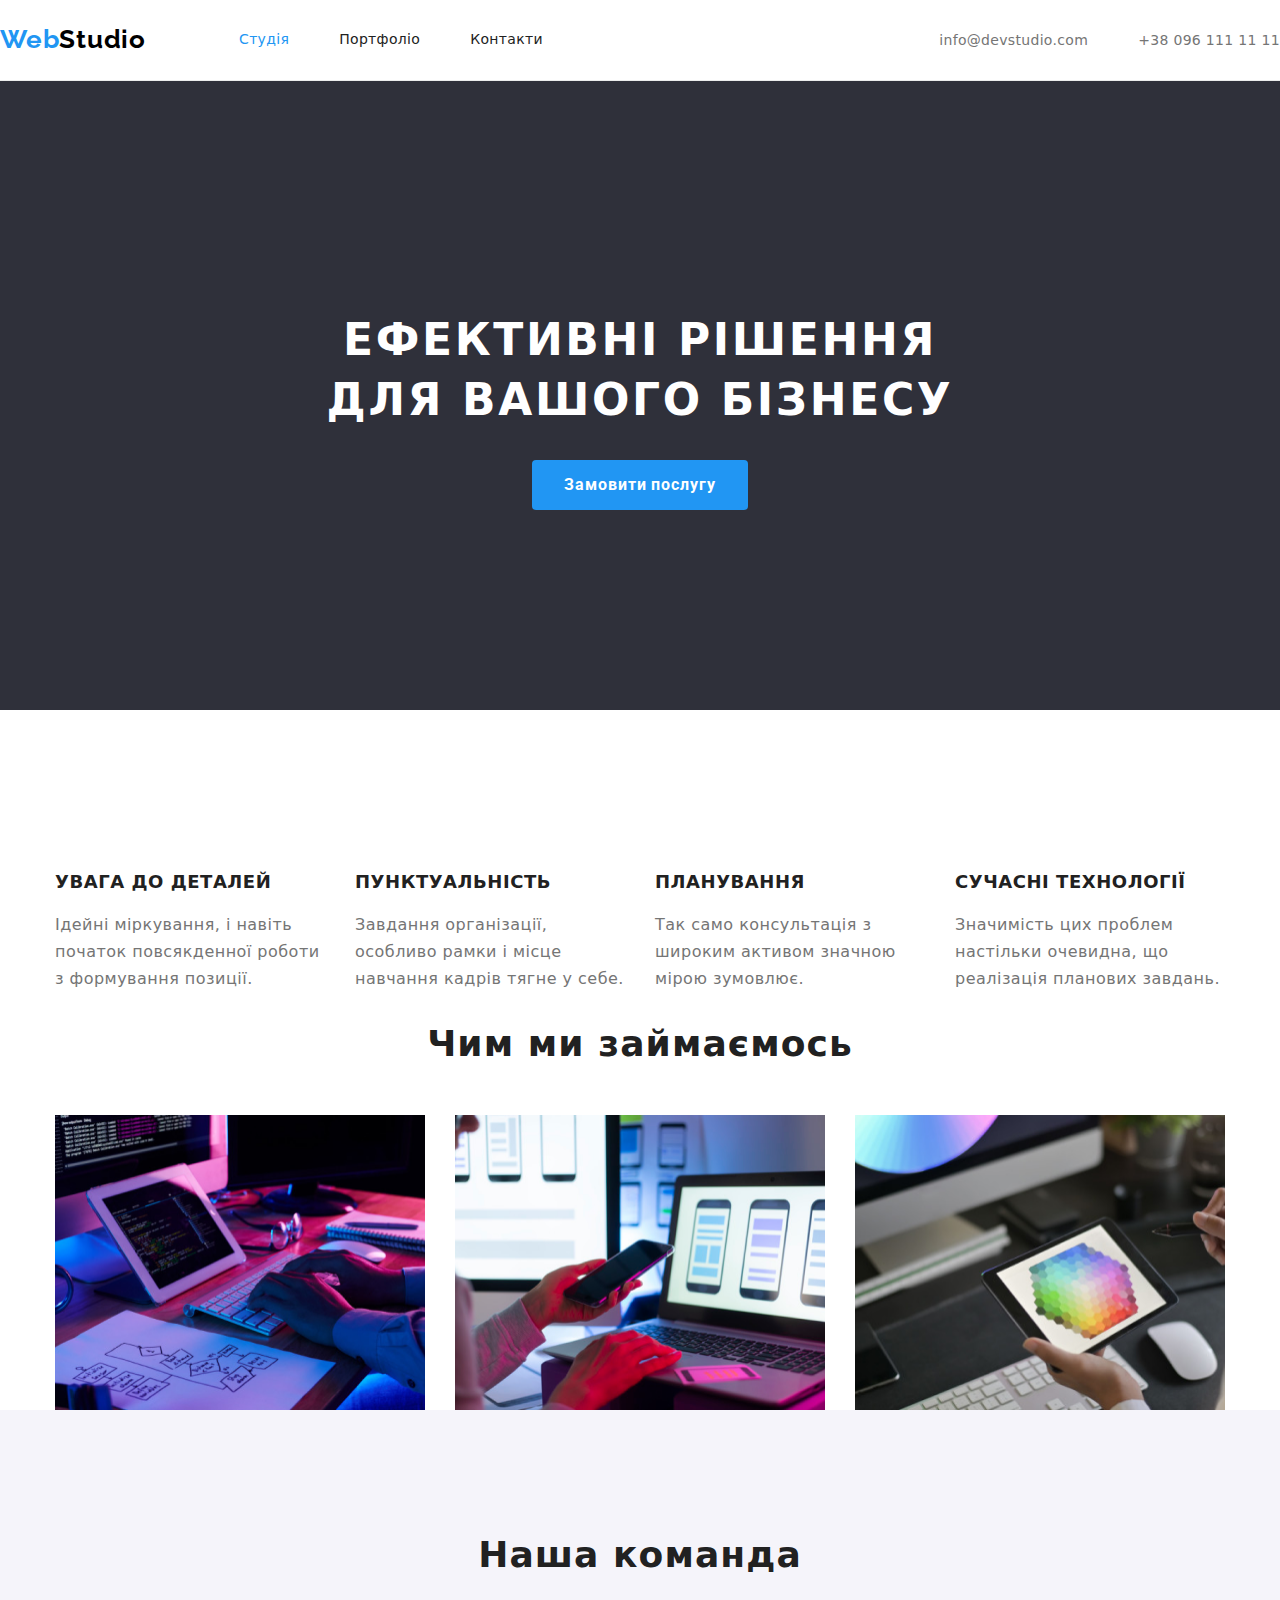
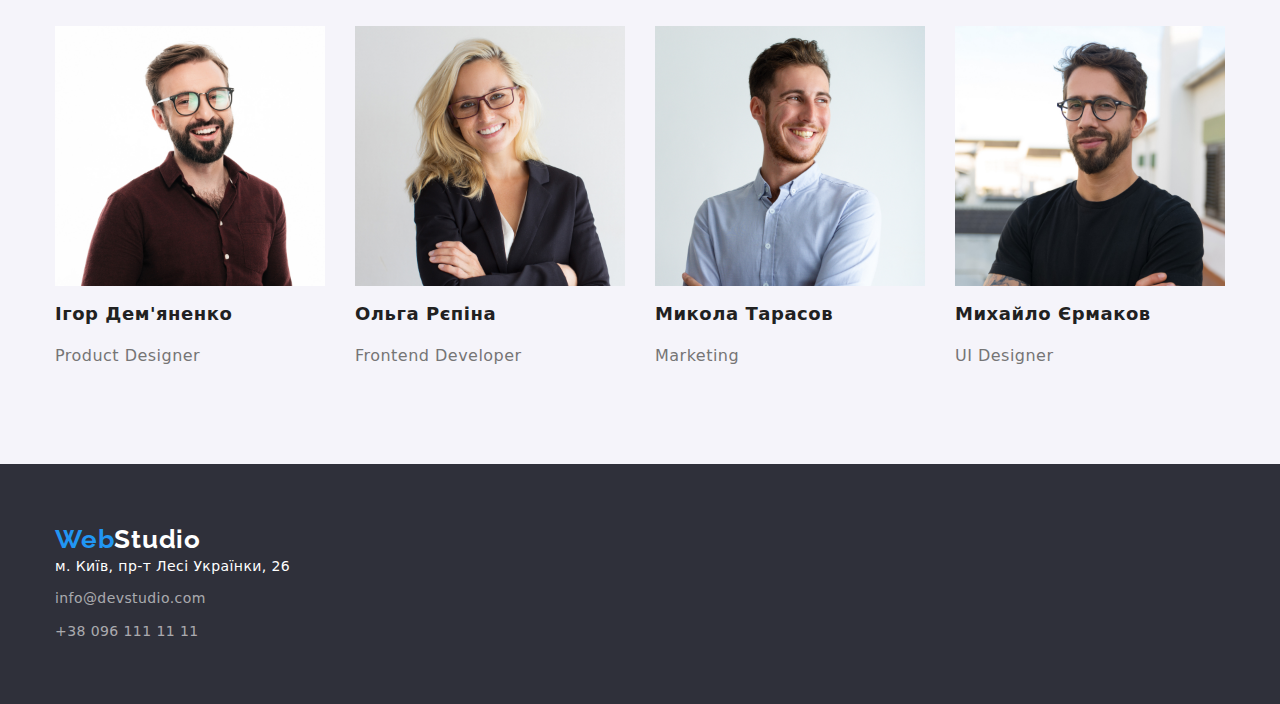
==== index.html @ 9a0473a6 "Initial commit" ====
<!DOCTYPE html>
<html lang="uk">
  <head>
    <meta charset="UTF-8" />
    <meta http-equiv="X-UA-Compatible" content="IE=edge" />
    <meta name="viewport" content="width=device-width, initial-scale=1.0" />
    <title>Web Studio</title>
    <link rel="stylesheet" href="./css/styles.css" />
    <link rel="preconnect" href="https://fonts.googleapis.com" />
    <link rel="preconnect" href="https://fonts.gstatic.com" crossorigin />
    <link
      href="https://fonts.googleapis.com/css2?family=Raleway:wght@700&family=Roboto:wght@400;500;700;900&display=swap"
      rel="stylesheet"
    />
    <link
      rel="stylesheet"
      href="https://cdnjs.cloudflare.com/ajax/libs/modern-normalize/1.1.0/modern-normalize.css"
      integrity="sha512-Y0MM+V6ymRKN2zStTqzQ227DWhhp4Mzdo6gnlRnuaNCbc+YN/ZH0sBCLTM4M0oSy9c9VKiCvd4Jk44aCLrNS5Q=="
      crossorigin="anonymous"
      referrerpolicy="no-referrer"
    />
  </head>

  <body>
    <header class="header">
      <div class="header-content conteiner">
        <nav class="navigation">
          <a lang="en" class="header-logo" href="./index.html">
            <span class="accent">Web</span>Studio</a
          >
          <ul class="navigation-list">
            <li class="navigation-list-item">
              <a class="accent-navigation navigation-link" href="./index.html">Студія</a>
            </li>
            <li class="navigation-list-item">
              <a class="navigation-link" href="portfolio.html">Портфоліо</a>
            </li>
            <li class="navigation-list-item"><a class="navigation-link" href="/">Контакти</a></li>
          </ul>
        </nav>
        <ul class="contact-list">
          <li class="contact-list-item">
            <a class="contact-link" href="mailto:info@devstudio.com">info@devstudio.com</a>
          </li>
          <li class="contact-list-item">
            <a class="contact-link" href="tel:+380961111111">+38 096 111 11 11</a>
          </li>
        </ul>
      </div>
    </header>

    <main class="main">
      <section class="hiro-section">
        <div class="container">
          <h1 class="hiro-title">Ефективні рішення для вашого бізнесу</h1>
          <button type="button" class="hiro-button">Замовити послугу</button>
        </div>
      </section>

      <section class="advantage section">
        <div class="container">
          <h2 class="caption visually-hidden" hidden>Інструменти рішення</h2>
          <ul class="advantage-list list">
            <li class="list-item">
              <h3 class="title">УВАГА ДО ДЕТАЛЕЙ</h3>
              <p class="text">
                Ідейні міркування, і навіть початок повсякденної роботи з формування позиції.
              </p>
            </li>
            <li class="list-item">
              <h3 class="title">ПУНКТУАЛЬНІСТЬ</h3>
              <p class="text">
                Завдання організації, особливо рамки і місце навчання кадрів тягне у себе.
              </p>
            </li>
            <li class="list-item">
              <h3 class="title">ПЛАНУВАННЯ</h3>
              <p class="text">Так само консультація з широким активом значною мірою зумовлює.</p>
            </li>
            <li class="list-item">
              <h3 class="title">СУЧАСНІ ТЕХНОЛОГІЇ</h3>
              <p class="text">
                Значимість цих проблем настільки очевидна, що реалізація планових завдань.
              </p>
            </li>
          </ul>
        </div>
      </section>

      <section class="working">
        <div class="container">
        <h2 class="caption">Чим ми займаємось</h2>
        <ul class="list">
          <li class="list-item">
            <img
              class="img"
              src="./images/box1.png"
              alt="keyboard-and-tablet"
              width="370"
              height="295"
            />
          </li>
          <li class="list-item">
            <img
              class="img"
              src="./images/box2.png"
              alt="phone-and-laptop"
              width="370"
              height="295"
            />
          </li>
          <li class="list-item">
            <img
              class="img"
              src="./images/box3.png"
              alt="a-pen-and-a-tablet-with-a-picture"
              width="370"
              height="295"
            />
          </li>
        </ul>
      </section>

      <section class="team section">
        <div class="container">
        <h2 class="caption">Наша команда</h2>
        <ul class="list">
          <li class="list-item">
            <img class="img" src="./images/1.jpg" alt="Ігор Дем'яненко" width="270" height="260" />
            <h3 class="title">Ігор Дем'яненко</h3>
            <p class="text" lang="en">Product Designer</p>
          </li>
          <li class="list-item">
            <img class="img" src="./images/2.jpg" alt="Ольга Рєпіна" width="270" height="260" />
            <h3 class="title">Ольга Рєпіна</h3>
            <p class="text" lang="en">Frontend Developer</p>
          </li>
          <li class="list-item">
            <img class="img" src="./images/3.jpg" alt="Микола Тарасов" width="270" height="260" />
            <h3 class="title">Микола Тарасов</h3>
            <p class="text" lang="en">Marketing</p>
          </li>
          <li class="list-item">
            <img class="img" src="./images/4.jpg" alt="Михайло Єрмаков" width="270" height="260" />
            <h3 class="title">Михайло Єрмаков</h3>
            <p class="text" lang="en">UI Designer</p>
          </li>
        </ul>
        </div>
        </div>
      </section>
    </main>

    <footer class="footer">
      <div class="container">
      <a lang="en" class="footer-logo" href="./index.html"><span class="accent">Web</span>Studio</a>
      <address class="footer-adress">
        <ul class="footer-list">
          <li class="list-item">
            <a class="footer-link" href="/"
              ><span class="footer-span">м. Київ, пр-т Лесі Українки, 26</span></a
            >
          </li>
          <li class="list-item">
            <a class="footer-link" href="mailto:info@devstudio.com">info@devstudio.com</a>
          </li>
          <li class="list-item">
            <a class="footer-link" href="tel:+380961111111">+38 096 111 11 11</a>
          </li>
        </ul>
      </address>
      </div>
    </footer>
  </body>
</html>
---- css/styles.css ----
:root {
    --text-color: #757575;
    --white-color: #fff;
    --title-color: #212121;
    --accent-color: #2196f3;
    --footer-bgc-color: #2f303a;
    --footer-link-color: #ffffff99;
    --hiro-button-hover: #188CE8;
    --light-grey-color: #f5f4fa;
    --header-logo-color: #000;
    --portfolio-border-color: #eeeeee;
    --header-border-color: #ececec;
}

body {
            font-family: Roboto, Raleway, sans-serif;
            color: var(--text-color);
            background-color: var(--white-color);
            margin-left: auto;
            margin-right: auto;}

h1
h2
h3,
h4,
h5,
h6,
p,
ul {
    margin: 0;
    margin: 0;
    padding: 0;
    padding: 0;
}

.container {
    width: 1200px;
    padding-left: 15px;
    padding-right: 15px;
    margin-left: auto;
    margin-right: auto;
}

.header {
    border-bottom: 1px solid var(--header-border-color);
}

.header-logo {
    color: var(--header-logo-color);
    text-decoration: none;
    font-family: Raleway, sans-serif;
    font-size: 26px;
    font-weight: 700;
    line-height: 1.19;
    letter-spacing: 0.03em;
    margin-right: 93px;
    padding-top: 24px;
    padding-bottom: 25px;
}

.accent {
    color: var(--accent-color);
}

.header-content {
    display: flex;
    align-items: center;
}

.navigation {
    display: flex;
    align-items: center;
}
        .navigation-list,
        .contact-list {
            display: flex;
            list-style: none;
            letter-spacing: 0.02em;}
    
        .contact-link {
            color: var(--text-color);
            text-decoration: none;
            font-size: 14px;
            font-weight: 500;
            line-height: 1.14;
            padding-top: 32px;
            padding-bottom: 32px;}
    
        .navigation-list .navigation-link {
            color: var(--title-color);
            text-decoration: none;
            font-size: 14px;
            font-weight: 500;
            line-height: 1.14;
            display: inline-block;
            padding-top: 32px;
            padding-bottom: 32px;}
    
        .navigation-list .navigation-link:hover,
        .navigation-list .navigation-link:focus,
        .contact-link:hover,
        .contact-link:focus {
            color: var(--accent-color);}
    
        .navigation-list .accent-navigation {
            color: var(--accent-color);}

        .navigation-list-item {
            margin-right: 50px;}

        .navigation-list-item:last-child {
            margin-right: 0px;
                        }

        .list {
            display: flex;
            margin-top: 50px;
                }
    
        .list-item {
            list-style: none;}

        .list-button {
            display: flex;
            justify-content: center;
                }

        .list-button .list-item {
            margin-right: 8px;}

        .list-portfolio {
            margin-top: 56px;
            display: flex;
            flex-wrap: wrap;
        }
                                    
        .list-item {
            margin-right: 30px;
        }
                                    
        .contact-list-item:last-child,
        .list-item:last-child {
            margin-right: 0px;
        }
                                    
        .contact-list {
            margin-left: auto;
        }
                                    
        .contact-list-item {
            margin-right: 50px;
        }
                                    
        .item-portfolio .title {
            font-weight: 600;
            font-size: 18px;
            line-height: 2;
            letter-spacing: 0.06em;
        }
                                    
        .item-portfolio:nth-child(-n + 6) {
            margin-bottom: 30px;
        }
                                    
        .item-portfolio:nth-child(3n + 3) {
            margin-right: 0px;
        }

        .item-portfolio .text {
            margin-top: 4px;}

        .border-portfolio {
            border-left: 1px solid var(--portfolio-border-color);
            border-right: 1px solid var(--portfolio-border-color);
            border-bottom: 1px solid var(--portfolio-border-color);
            padding-top: 20px;
            padding-bottom: 20px;
            padding-left: 24px;
            padding-right: 24px;
        }
                                    
        .img {
            display: block;
        }
    
        .button {
            cursor: pointer;
            color: var(--title-color);
            background-color: var(--light-grey-color);
            border: 0px;
            font-family: Roboto, sens-serif;
            font-size: 16px;
            font-weight: 500;
            line-height: 1.63;
            letter-spacing: 0.03em;
            padding-left: 22px;
            padding-top: 6px;
            padding-right: 22px;
            padding-bottom: 6px;
            border-radius: 4px;}

        .button:hover,
        .button:focus {
            color: var(--white-color);
            background-color: var(--accent-color);}

        .accent-button {
            color: var(--white-color);
            background-color: var(--accent-color);}

        .header-logo {
            color: var(--header-logo-color);
            text-decoration: none;
            font-family: Raleway, sans-serif;
            font-size: 26px;
            font-weight: 700;
            line-height: 1.19;
            letter-spacing: 0.03em;}
        
        .accent {
            color: var(--accent-color);}

        .hiro-section {
            background-color: var(--footer-bgc-color);
            text-align: center;
            padding-top: 200px;
            padding-bottom: 200px;}

        .hiro-section .container {
            width: 696px;}
        
        .hiro {
            background-color: var(--footer-bgc-color);}

        .hiro-title {
            color: var(--white-color);
            font-size: 44px;
            font-weight: 900;
            line-height: 1.36;
            text-align: center;
            letter-spacing: 0.06em;
            text-transform: uppercase;
            margin-bottom: 30px;}
        
        .hiro-button {
            cursor: pointer;
            font-family: Roboto, sens-serif;
            font-size: 16px;
            font-weight: 700;
            line-height: 1.88;
            color: var(--white-color);
            background-color: var(--accent-color);
            border: 0px;
            letter-spacing: 0.06em;
            display: inline-block;
            padding-left: 32px;
            padding-top: 10px;
            padding-right: 32px;
            padding-bottom: 10px;
            border-radius: 4px;}
        
        .hiro-button:hover,
        .hiro-button:focus {
            background-color: var(--hiro-button-hover);}

        .advantage .list-item {
            width: 25%;}
        
        .working .list {
            display: flex;
            align-items: flex-end;}
        
        .team {
            background-color: var(--light-grey-color);}

        .team-content {
            background-color: var(--white-color);
            text-align: center;
            border-radius: 0 0 2px 2px;
            box-shadow: 0px 1px 3px #00000029, 0px 1px 1px #00000024,
                         0px 2px 1px #00000033;
            padding-top: 30px;
            padding-bottom: 30px;}
        
        .caption {
            color: var(--title-color);
            font-size: 36px;
            font-weight: 700;
            line-height: 1.17;
            text-align: center;
            letter-spacing: 0.03em;}
        
        .title {
            color: var(--title-color);
            font-size: 18px;
            font-weight: 700;
            line-height: 1.14;
            letter-spacing: 0.03em;}
        
        .advantage .title {
            text-transform: uppercase;}
        
        .text {
            font-size: 16px;
            line-height: 1.71;
            letter-spacing: 0.03em;
            margin-top: 10px;}

        .section:nth-child(even) {
            padding-top: 94px;}

        .section:nth-child(odd),
        .section:last-child {
            padding-top: 94px;
            padding-bottom: 94px;
        }
        
        .footer {
            background-color: var(--footer-bgc-color);
            padding-top: 60px;
            padding-bottom: 60px;
        }

        .footer-adress {
            font-style: normal;
            margin-top: 20 px;}

        .footer-link {
            display: inline-block;
            text-decoration: none;
            color: var(--footer-link-color);
            font-size: 14px;
            line-height: 1.71;
            letter-spacing: 0.03em;}

        .footer-list .list-item {
            margin-right: 0;
            margin-top: 9px;}
            
        .footer-list .list-item:first-child {
            margin: 0;}

        .footer-link .footer-span {
            color: var(--white-color);}

        .footer-link:hover,
        .footer-link:focus,
        .footer-link .footer-span:focus,
        .footer-link .footer-span:hover {
            color: var(--accent-color);}

            
        .footer-logo {
            text-decoration: none;
            font-family: Raleway, sens-serif;
            font-size: 26px;
            font-weight: 700;
            line-height: 1.19;
            color: var(--white-color);
            letter-spacing: 0.03em;
            display: inline-block;}

        .visually-hidden {
            position: absolute;
            width: 1px;
            height: 1px;
            margin: -1px;
            border: 0;
            padding: 0;
            white-space: nowrap;
            clip-path: inset(100%);
            clip: rect(0 0 0 0);
            overflow: hidden;}
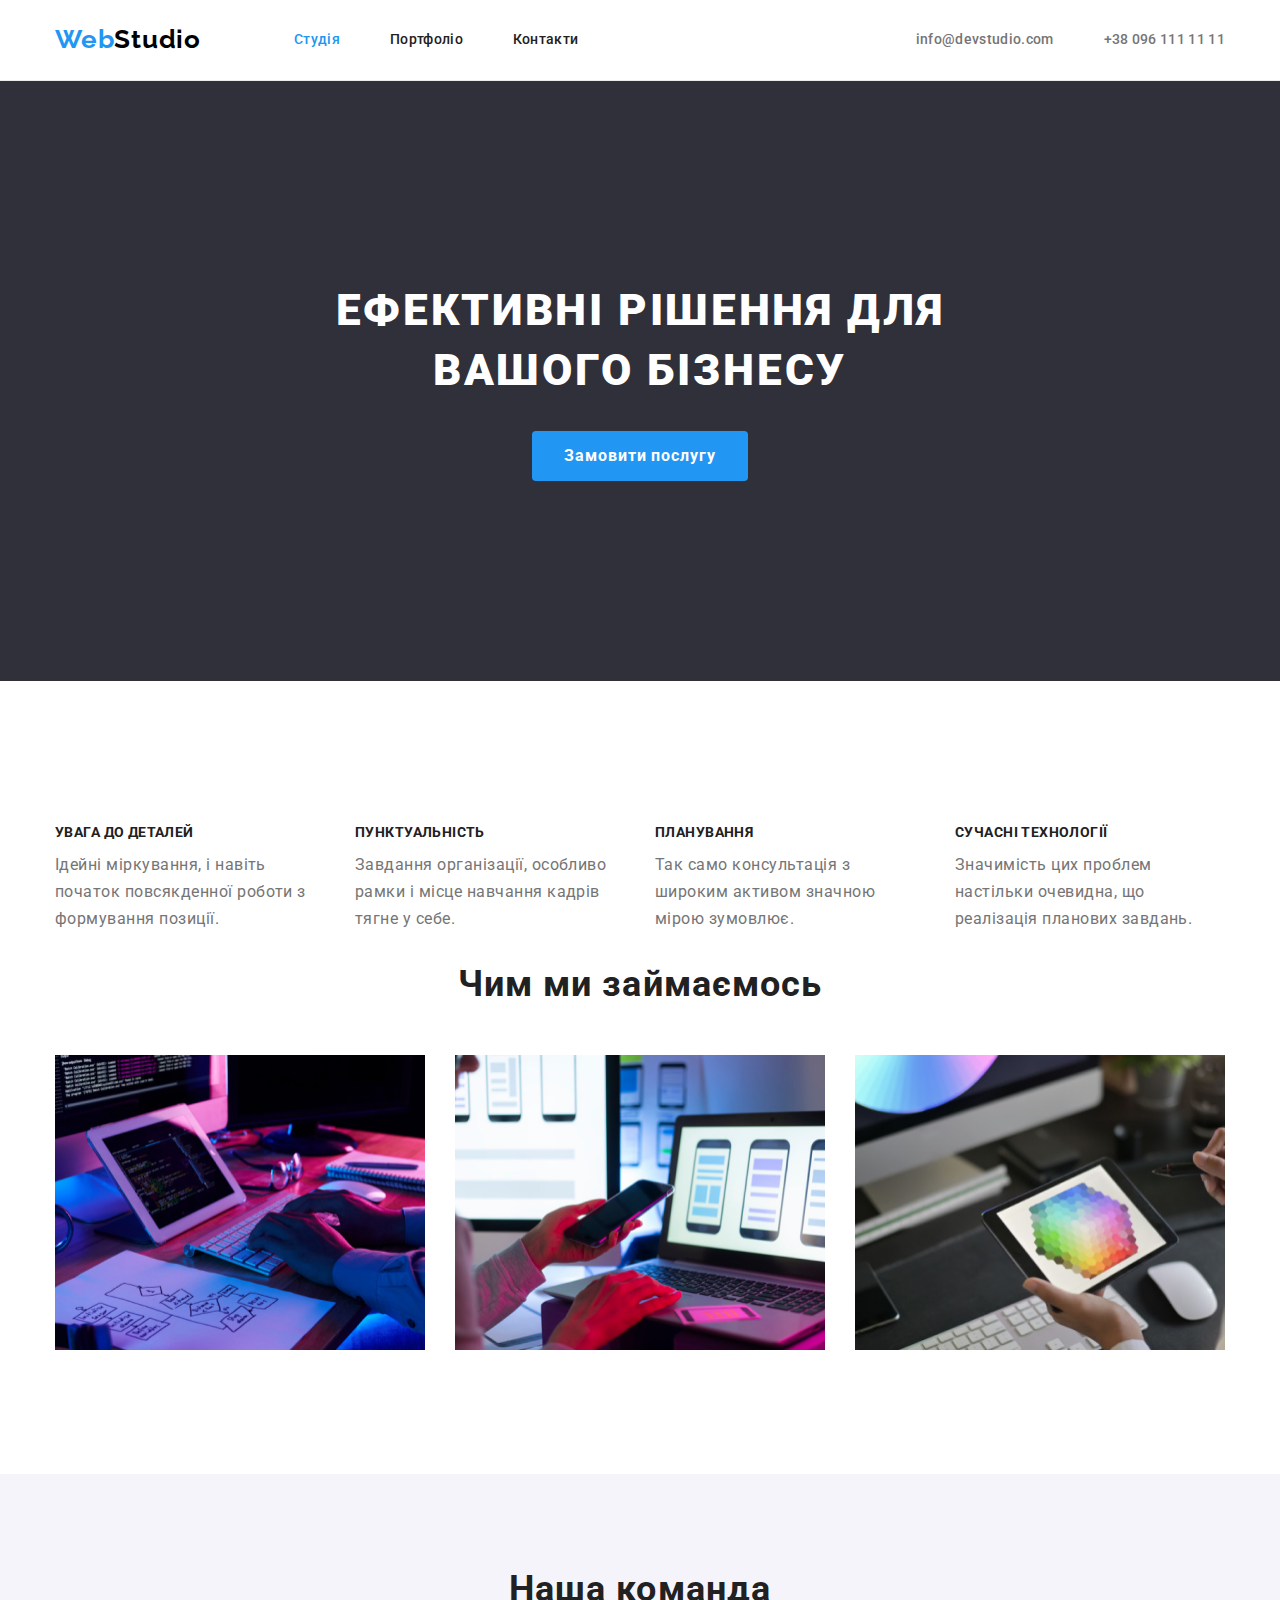
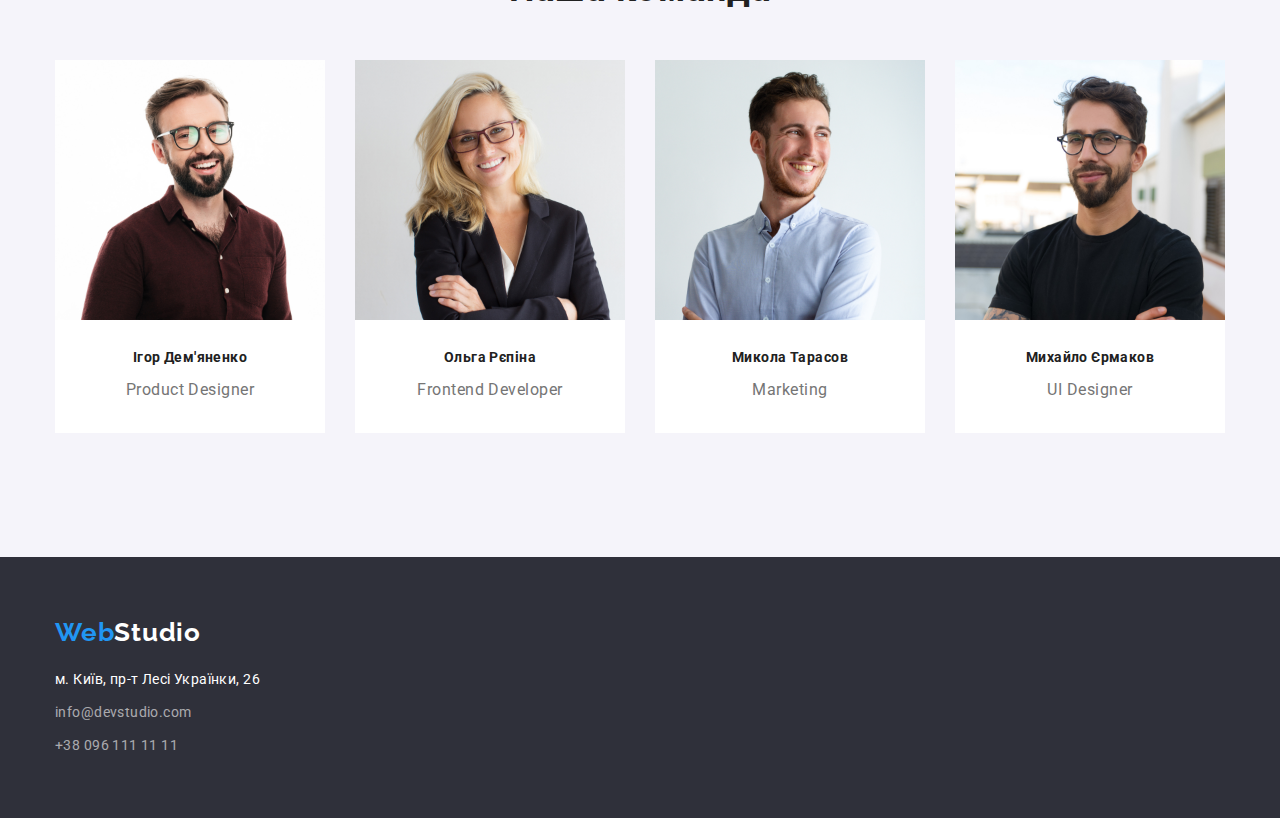
==== commit 08b79b8a: "Виправлення помилок і зауважень" ====
--- a/index.html
+++ b/index.html
@@ -5,7 +5,6 @@
     <meta http-equiv="X-UA-Compatible" content="IE=edge" />
     <meta name="viewport" content="width=device-width, initial-scale=1.0" />
     <title>Web Studio</title>
-    <link rel="stylesheet" href="./css/styles.css" />
     <link rel="preconnect" href="https://fonts.googleapis.com" />
     <link rel="preconnect" href="https://fonts.gstatic.com" crossorigin />
     <link
@@ -19,11 +18,12 @@
       crossorigin="anonymous"
       referrerpolicy="no-referrer"
     />
+    <link rel="stylesheet" href="./css/styles.css" />
   </head>
 
   <body>
     <header class="header">
-      <div class="header-content conteiner">
+      <div class="header-content container">
         <nav class="navigation">
           <a lang="en" class="header-logo" href="./index.html">
             <span class="accent">Web</span>Studio</a
@@ -127,23 +127,31 @@
         <ul class="list">
           <li class="list-item">
             <img class="img" src="./images/1.jpg" alt="Ігор Дем'яненко" width="270" height="260" />
+            <div class="person">
             <h3 class="title">Ігор Дем'яненко</h3>
             <p class="text" lang="en">Product Designer</p>
+            </div>
           </li>
           <li class="list-item">
             <img class="img" src="./images/2.jpg" alt="Ольга Рєпіна" width="270" height="260" />
+            <div class="person">
             <h3 class="title">Ольга Рєпіна</h3>
             <p class="text" lang="en">Frontend Developer</p>
+            </div>
           </li>
           <li class="list-item">
             <img class="img" src="./images/3.jpg" alt="Микола Тарасов" width="270" height="260" />
+            <div class="person">
             <h3 class="title">Микола Тарасов</h3>
             <p class="text" lang="en">Marketing</p>
+            </div>
           </li>
           <li class="list-item">
             <img class="img" src="./images/4.jpg" alt="Михайло Єрмаков" width="270" height="260" />
+            <div class="person">
             <h3 class="title">Михайло Єрмаков</h3>
             <p class="text" lang="en">UI Designer</p>
+            </div>
           </li>
         </ul>
         </div>
@@ -156,15 +164,15 @@
       <a lang="en" class="footer-logo" href="./index.html"><span class="accent">Web</span>Studio</a>
       <address class="footer-adress">
         <ul class="footer-list">
-          <li class="list-item">
+          <li class="footer-list-item">
             <a class="footer-link" href="/"
               ><span class="footer-span">м. Київ, пр-т Лесі Українки, 26</span></a
             >
           </li>
-          <li class="list-item">
+          <li class="footer-list-item">
             <a class="footer-link" href="mailto:info@devstudio.com">info@devstudio.com</a>
           </li>
-          <li class="list-item">
+          <li class="footer-list-item">
             <a class="footer-link" href="tel:+380961111111">+38 096 111 11 11</a>
           </li>
         </ul>
--- a/css/styles.css
+++ b/css/styles.css
@@ -79,6 +79,7 @@
     
         .contact-link {
             color: var(--text-color);
+            display: inline-block;
             text-decoration: none;
             font-size: 14px;
             font-weight: 500;
@@ -130,12 +131,15 @@
 
         .list-portfolio {
             margin-top: 56px;
+            margin-right: -30px;
+            margin-bottom: -30px;
             display: flex;
             flex-wrap: wrap;
         }
                                     
         .list-item {
             margin-right: 30px;
+            margin-bottom: 30px;
         }
                                     
         .contact-list-item:last-child,
@@ -152,19 +156,11 @@
         }
                                     
         .item-portfolio .title {
-            font-weight: 600;
+            font-weight: 700;
             font-size: 18px;
             line-height: 2;
-            letter-spacing: 0.06em;
-        }
-                                    
-        .item-portfolio:nth-child(-n + 6) {
-            margin-bottom: 30px;
-        }
-                                    
-        .item-portfolio:nth-child(3n + 3) {
-            margin-right: 0px;
-        }
+            letter-spacing: 0.06em;}
+        
 
         .item-portfolio .text {
             margin-top: 4px;}
@@ -202,11 +198,14 @@
         .button:hover,
         .button:focus {
             color: var(--white-color);
-            background-color: var(--accent-color);}
+            background-color: var(--accent-color);
+            box-shadow:#188CE8 0px 3px 1px rgba(0, 0, 0, 0.1), 0px 1px 2px rgba(0, 0, 0, 0.08),
+                    0px 2px 2px rgba(0, 0, 0, 0.12);}
 
         .accent-button {
             color: var(--white-color);
-            background-color: var(--accent-color);}
+            background-color: var(--accent-color);
+            }
 
         .header-logo {
             color: var(--header-logo-color);
@@ -240,7 +239,8 @@
             text-align: center;
             letter-spacing: 0.06em;
             text-transform: uppercase;
-            margin-bottom: 30px;}
+            margin-bottom: 30px;
+            margin-top: 0px;}
         
         .hiro-button {
             cursor: pointer;
@@ -269,6 +269,10 @@
         .working .list {
             display: flex;
             align-items: flex-end;}
+
+        .working {
+            padding-bottom: 94px;
+        }
         
         .team {
             background-color: var(--light-grey-color);}
@@ -281,22 +285,34 @@
                          0px 2px 1px #00000033;
             padding-top: 30px;
             padding-bottom: 30px;}
+        .person {
+            background-color: white;
+            text-align: center;
+            padding: 30px;
+            margin-top: 0px;
+            margin-bottom: 0px;
+        }    
         
         .caption {
             color: var(--title-color);
+            margin-top: 0px;
+            margin-bottom: 0px;
+            font-weight: 700;
             font-size: 36px;
-            font-weight: 700;
             line-height: 1.17;
             text-align: center;
             letter-spacing: 0.03em;}
+                        
         
         .title {
             color: var(--title-color);
-            font-size: 18px;
+            font-size: 14px;
             font-weight: 700;
             line-height: 1.14;
-            letter-spacing: 0.03em;}
-        
+            letter-spacing: 0.03em;
+            margin-top: 0px;
+            margin-bottom: 10px;}
+            
         .advantage .title {
             text-transform: uppercase;}
         
@@ -323,7 +339,7 @@
 
         .footer-adress {
             font-style: normal;
-            margin-top: 20 px;}
+            margin-top: 20px;}
 
         .footer-link {
             display: inline-block;
@@ -359,6 +375,11 @@
             color: var(--white-color);
             letter-spacing: 0.03em;
             display: inline-block;}
+        
+        .footer-list-item {
+            list-style: none;
+            margin-top: 9px;
+        }
 
         .visually-hidden {
             position: absolute;
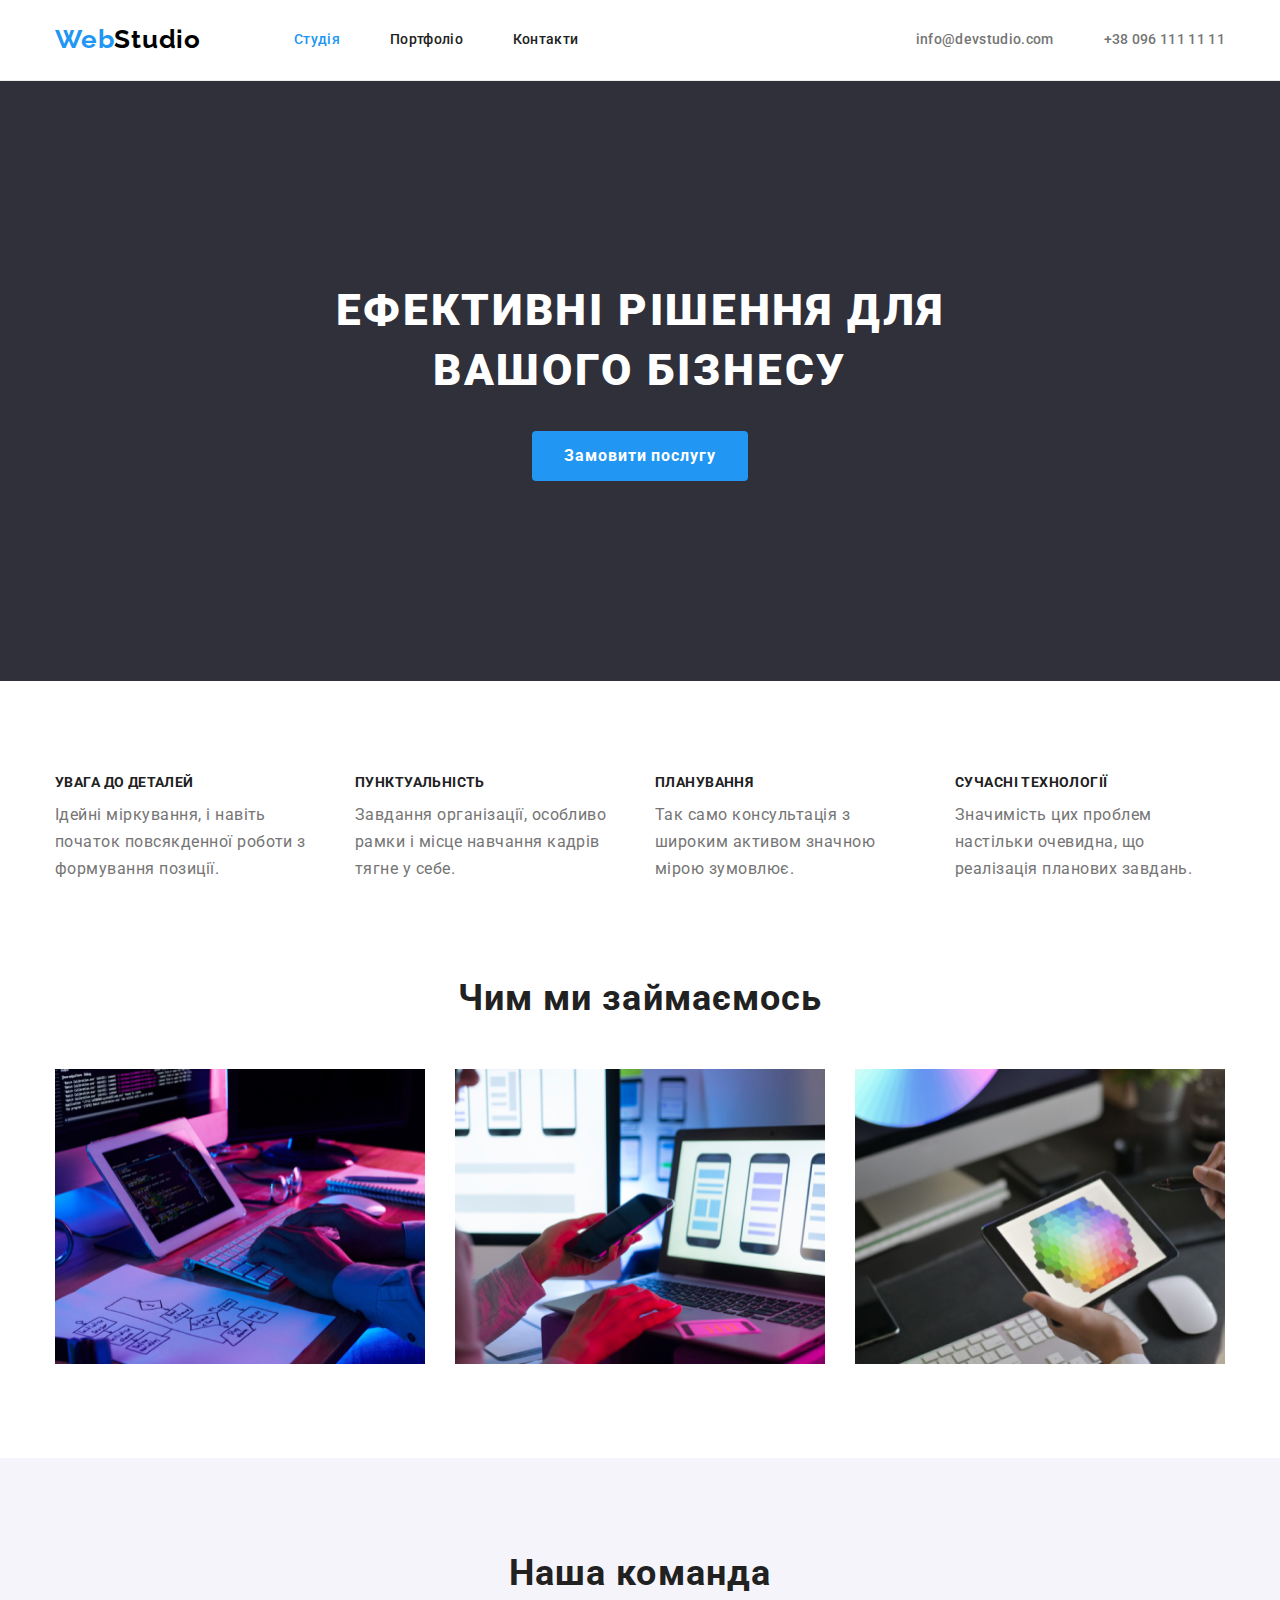
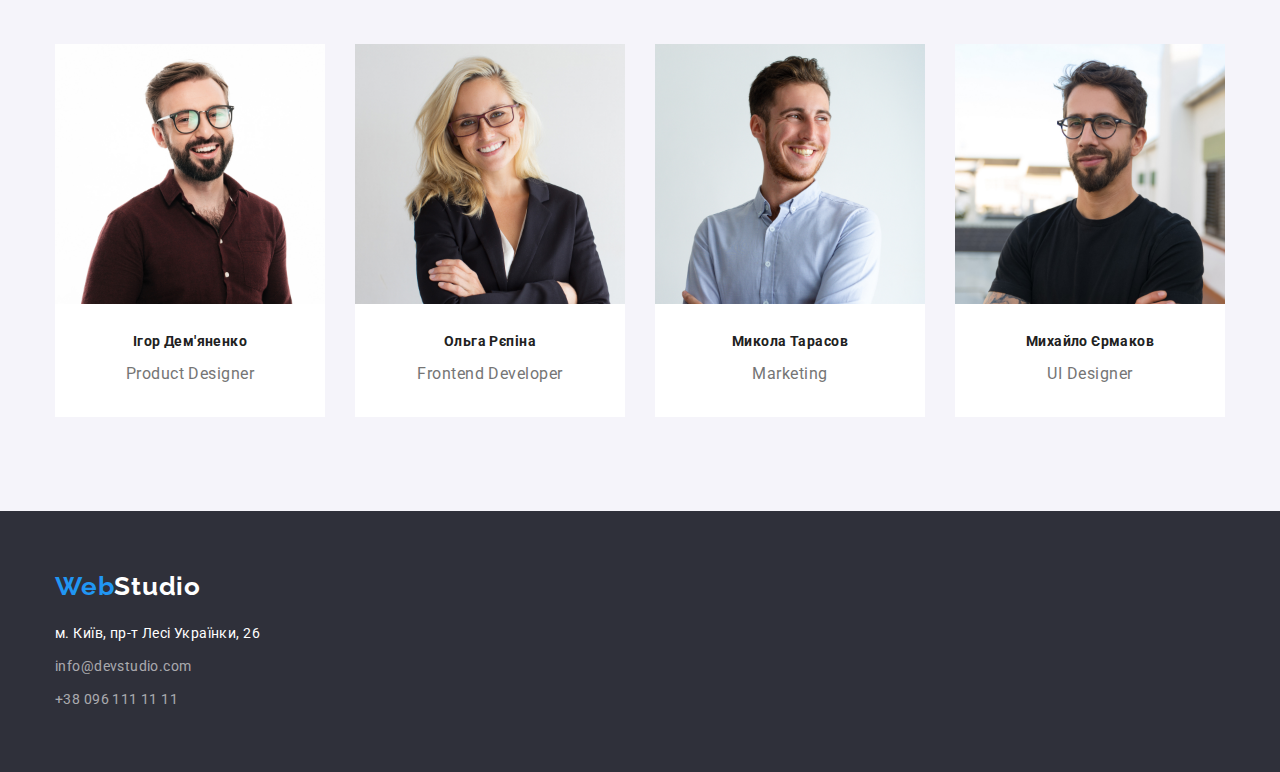
==== commit f5f718c4: "виправлення помилок" ====
--- a/index.html
+++ b/index.html
@@ -59,8 +59,8 @@
 
       <section class="advantage section">
         <div class="container">
-          <h2 class="caption visually-hidden" hidden>Інструменти рішення</h2>
-          <ul class="advantage-list list">
+          <h2 class="caption visually-hidden">Інструменти рішення</h2>
+          <ul class="advantage-list-list">
             <li class="list-item">
               <h3 class="title">УВАГА ДО ДЕТАЛЕЙ</h3>
               <p class="text">
--- a/css/styles.css
+++ b/css/styles.css
@@ -118,6 +118,10 @@
             margin-top: 50px;
                 }
     
+        .advantage-list-list {
+            display: flex;
+        }
+
         .list-item {
             list-style: none;}
 
@@ -139,7 +143,7 @@
                                     
         .list-item {
             margin-right: 30px;
-            margin-bottom: 30px;
+            
         }
                                     
         .contact-list-item:last-child,
@@ -271,6 +275,7 @@
             align-items: flex-end;}
 
         .working {
+            padding-top: 94px;
             padding-bottom: 94px;
         }
         
@@ -296,7 +301,7 @@
         .caption {
             color: var(--title-color);
             margin-top: 0px;
-            margin-bottom: 0px;
+            margin-bottom: 50px;
             font-weight: 700;
             font-size: 36px;
             line-height: 1.17;
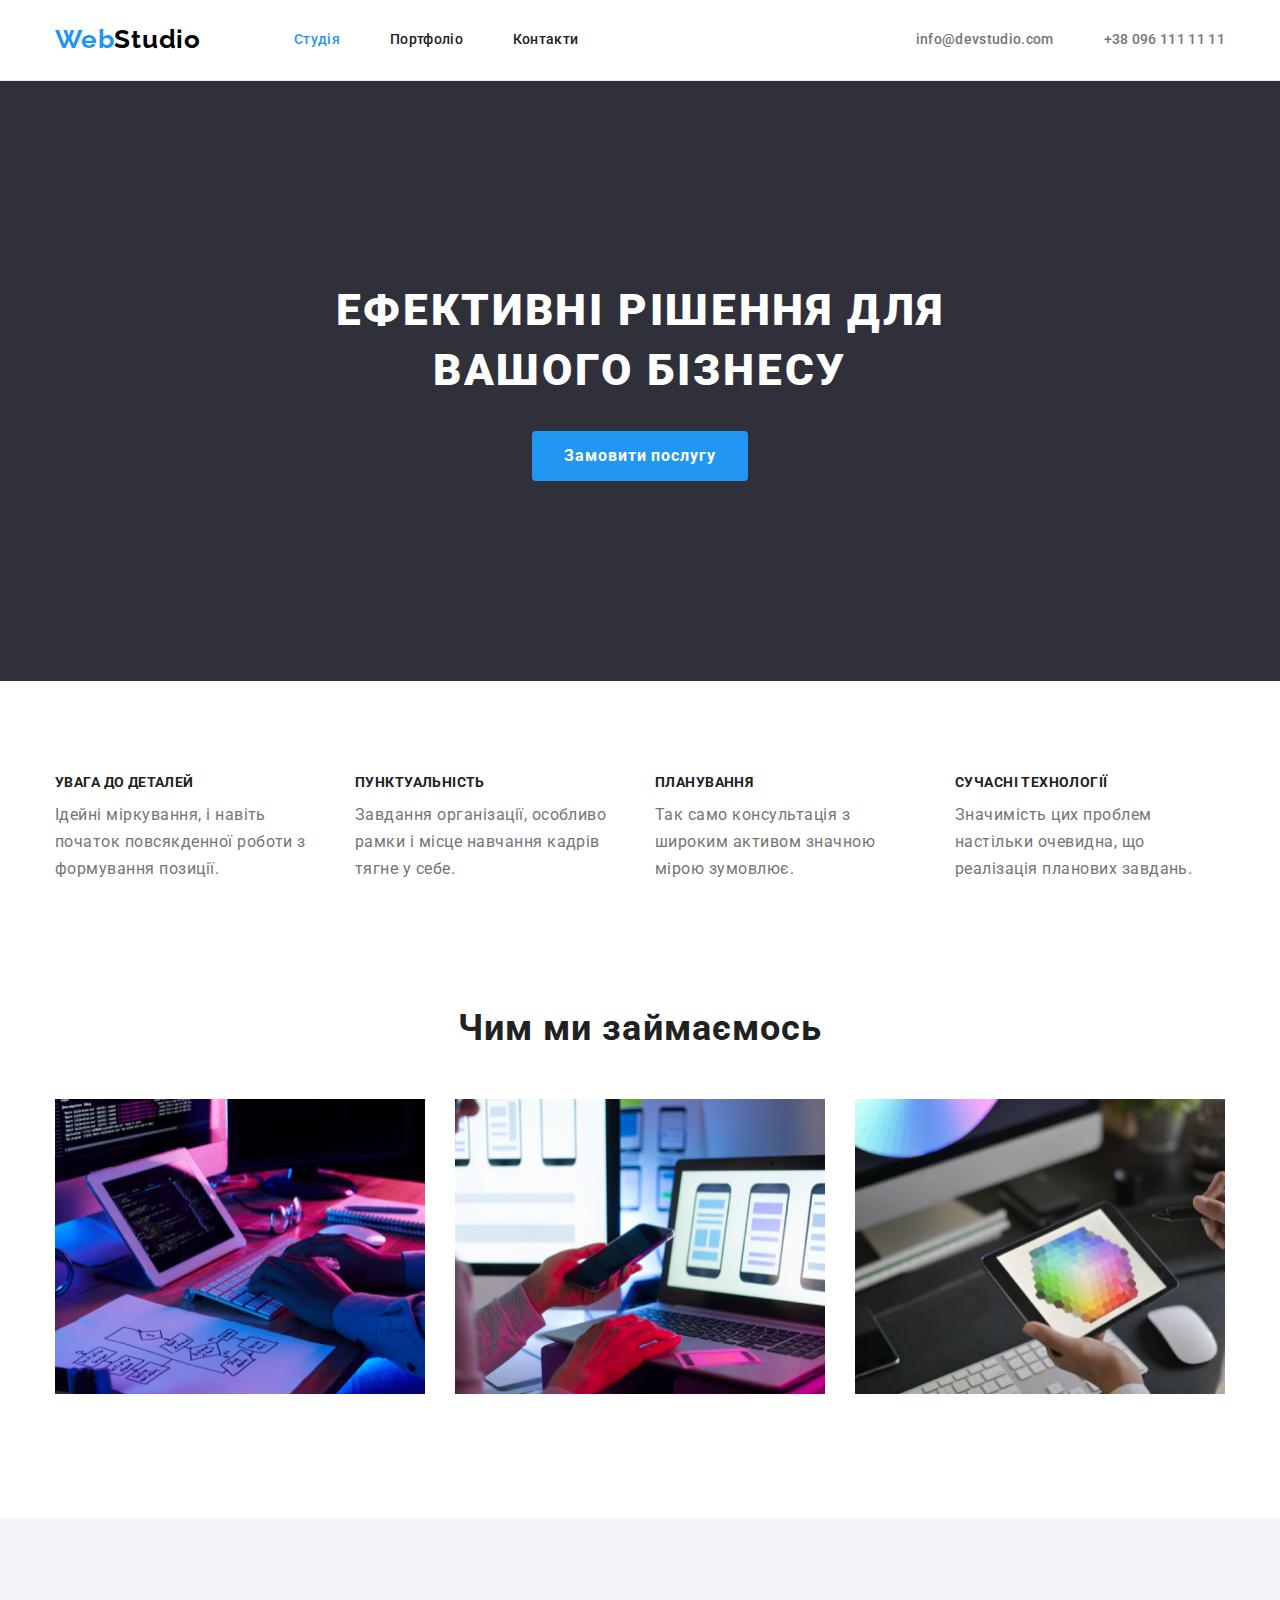
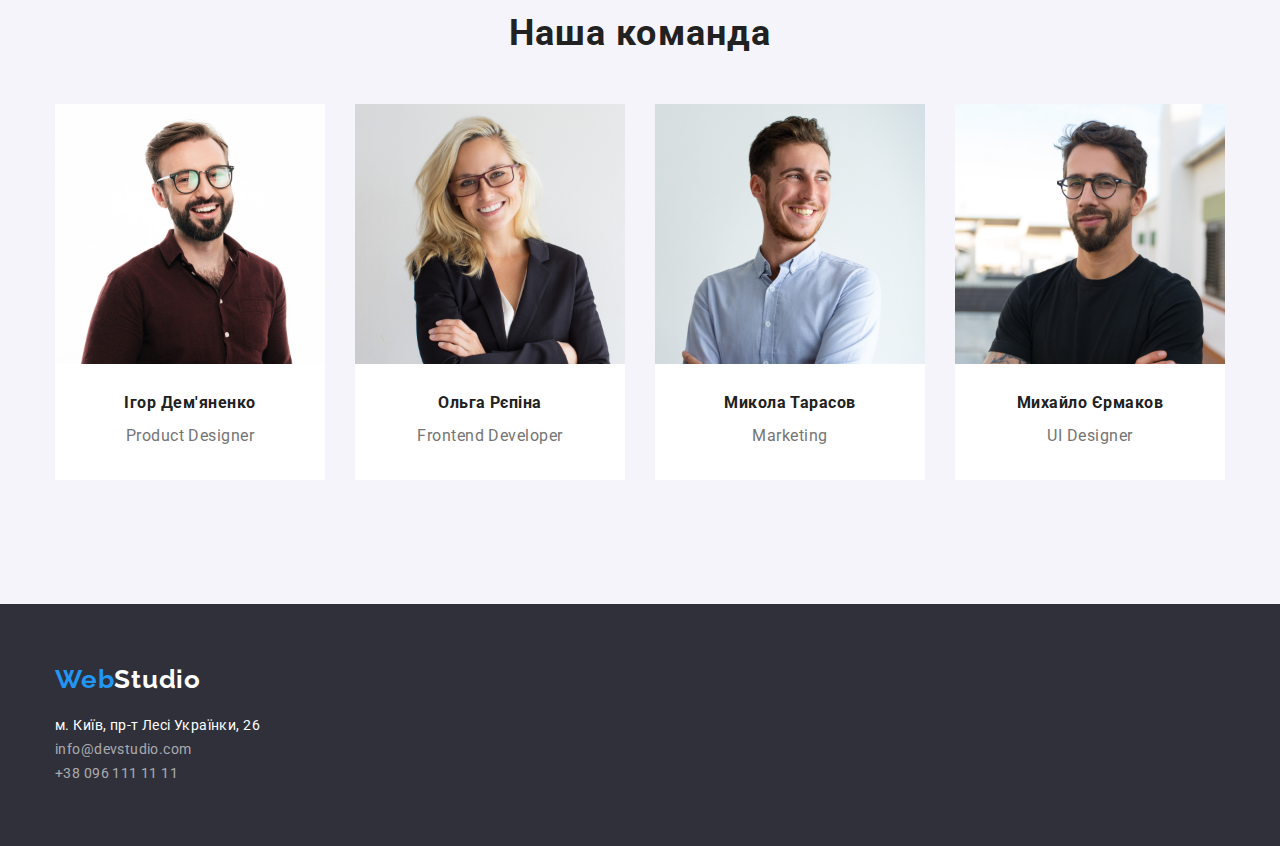
==== commit 13dbf616: "Виправлення помилок" ====
--- a/index.html
+++ b/index.html
@@ -128,28 +128,28 @@
           <li class="list-item">
             <img class="img" src="./images/1.jpg" alt="Ігор Дем'яненко" width="270" height="260" />
             <div class="person">
-            <h3 class="title">Ігор Дем'яненко</h3>
+            <h3 class="team-title">Ігор Дем'яненко</h3>
             <p class="text" lang="en">Product Designer</p>
             </div>
           </li>
           <li class="list-item">
             <img class="img" src="./images/2.jpg" alt="Ольга Рєпіна" width="270" height="260" />
             <div class="person">
-            <h3 class="title">Ольга Рєпіна</h3>
+            <h3 class="team-title">Ольга Рєпіна</h3>
             <p class="text" lang="en">Frontend Developer</p>
             </div>
           </li>
           <li class="list-item">
             <img class="img" src="./images/3.jpg" alt="Микола Тарасов" width="270" height="260" />
             <div class="person">
-            <h3 class="title">Микола Тарасов</h3>
+            <h3 class="team-title">Микола Тарасов</h3>
             <p class="text" lang="en">Marketing</p>
             </div>
           </li>
           <li class="list-item">
             <img class="img" src="./images/4.jpg" alt="Михайло Єрмаков" width="270" height="260" />
             <div class="person">
-            <h3 class="title">Михайло Єрмаков</h3>
+            <h3 class="team-title">Михайло Єрмаков</h3>
             <p class="text" lang="en">UI Designer</p>
             </div>
           </li>
@@ -164,15 +164,15 @@
       <a lang="en" class="footer-logo" href="./index.html"><span class="accent">Web</span>Studio</a>
       <address class="footer-adress">
         <ul class="footer-list">
-          <li class="footer-list-item">
+          <li class="">
             <a class="footer-link" href="/"
               ><span class="footer-span">м. Київ, пр-т Лесі Українки, 26</span></a
             >
           </li>
-          <li class="footer-list-item">
+          <li class="">
             <a class="footer-link" href="mailto:info@devstudio.com">info@devstudio.com</a>
           </li>
-          <li class="footer-list-item">
+          <li class="">
             <a class="footer-link" href="tel:+380961111111">+38 096 111 11 11</a>
           </li>
         </ul>
--- a/css/styles.css
+++ b/css/styles.css
@@ -127,11 +127,7 @@
 
         .list-button {
             display: flex;
-            justify-content: center;
-                }
-
-        .list-button .list-item {
-            margin-right: 8px;}
+            justify-content: center;}
 
         .list-portfolio {
             margin-top: 56px;
@@ -140,10 +136,24 @@
             display: flex;
             flex-wrap: wrap;
         }
+
+        .title-portfolio {
+            color: var(--title-color);
+            font-size: 14px;
+            font-weight: 700;
+            line-height: 1.14;
+            letter-spacing: 0.03em;
+            margin-top: 0px;
+        }
+
+        .item-button {
+            list-style: none;
+            margin-right: 8px;
+        }
                                     
         .list-item {
             margin-right: 30px;
-            
+            margin-bottom: 30px;
         }
                                     
         .contact-list-item:last-child,
@@ -317,6 +327,15 @@
             letter-spacing: 0.03em;
             margin-top: 0px;
             margin-bottom: 10px;}
+
+        .team-title {
+            color: var(--title-color);
+            font-size: 16px;
+            font-weight: 700;
+            line-height: 1.14;
+            letter-spacing: 0.03em;
+            margin-top: 0px;
+            margin-bottom: 10px;}
             
         .advantage .title {
             text-transform: uppercase;}
@@ -380,12 +399,11 @@
             color: var(--white-color);
             letter-spacing: 0.03em;
             display: inline-block;}
-        
-        .footer-list-item {
-            list-style: none;
-            margin-top: 9px;
-        }
-
+
+        .footer-list {
+            list-style: none; 
+        }
+        
         .visually-hidden {
             position: absolute;
             width: 1px;
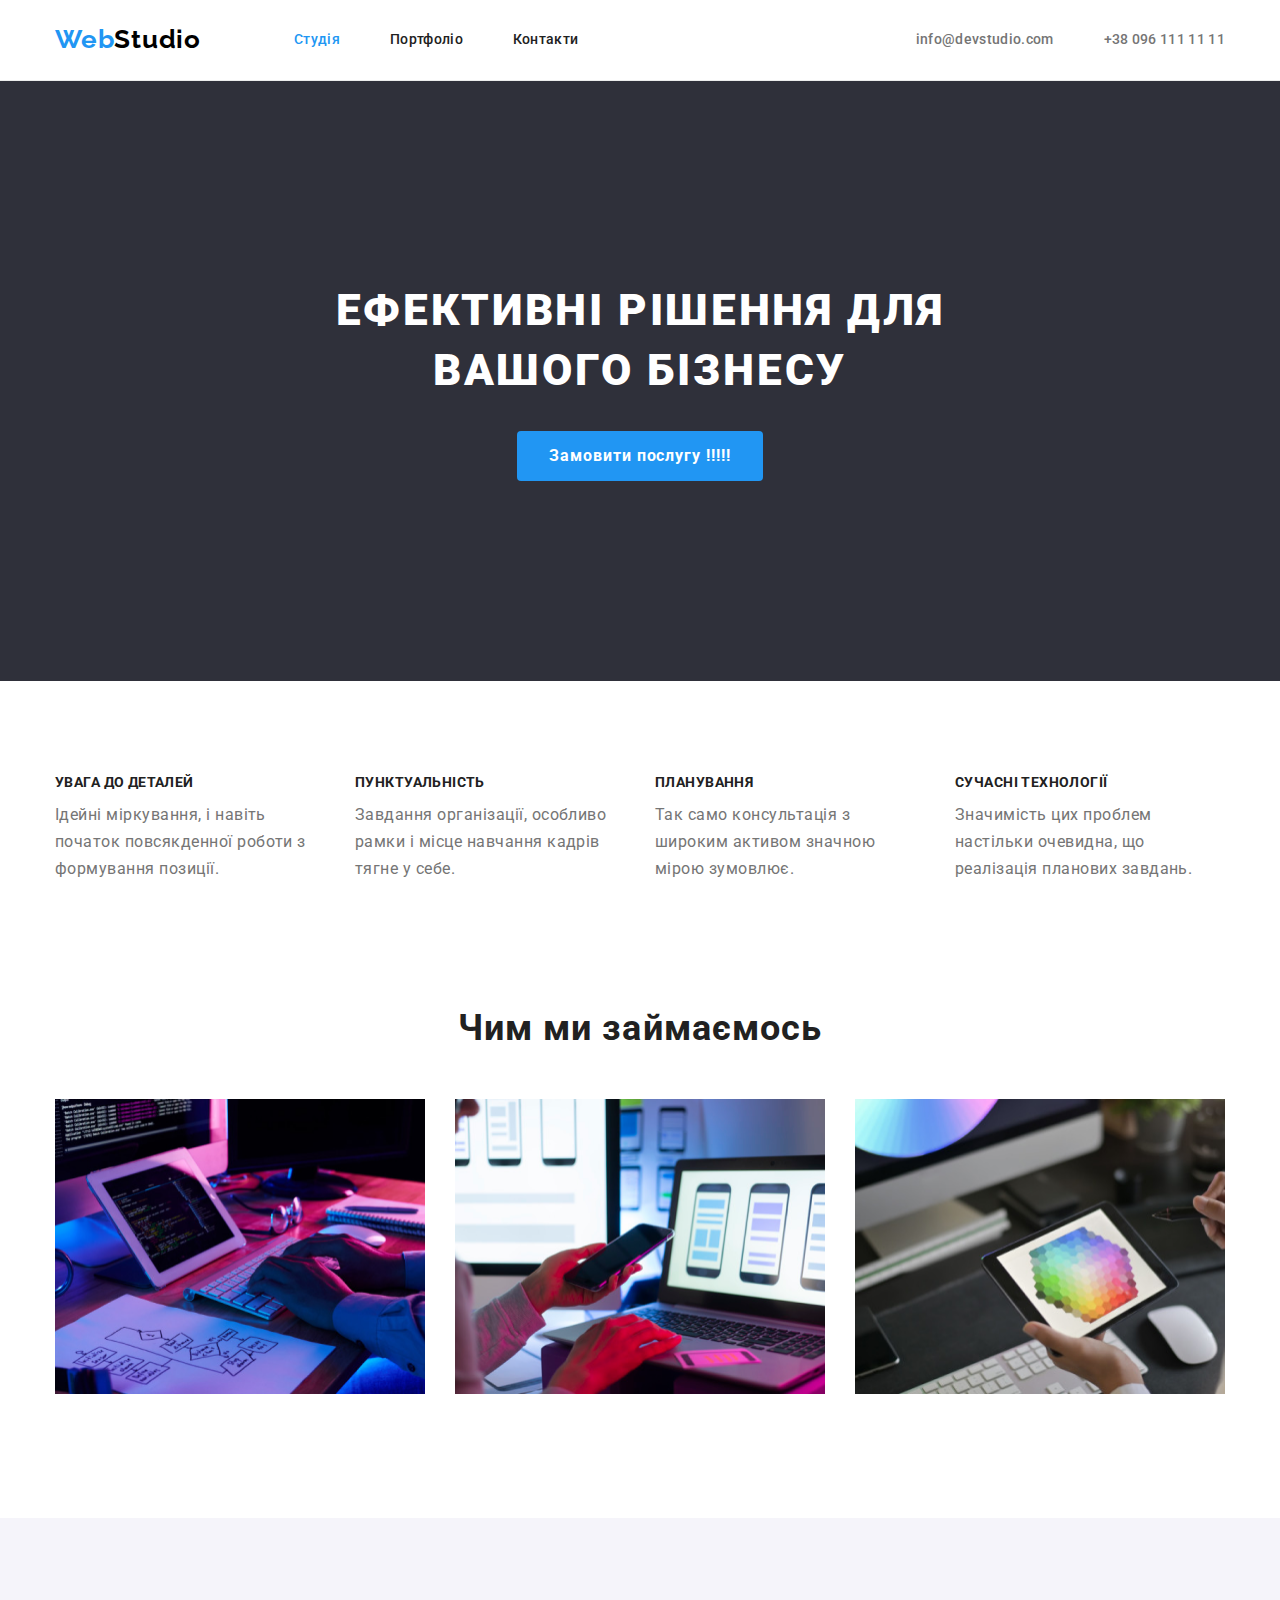
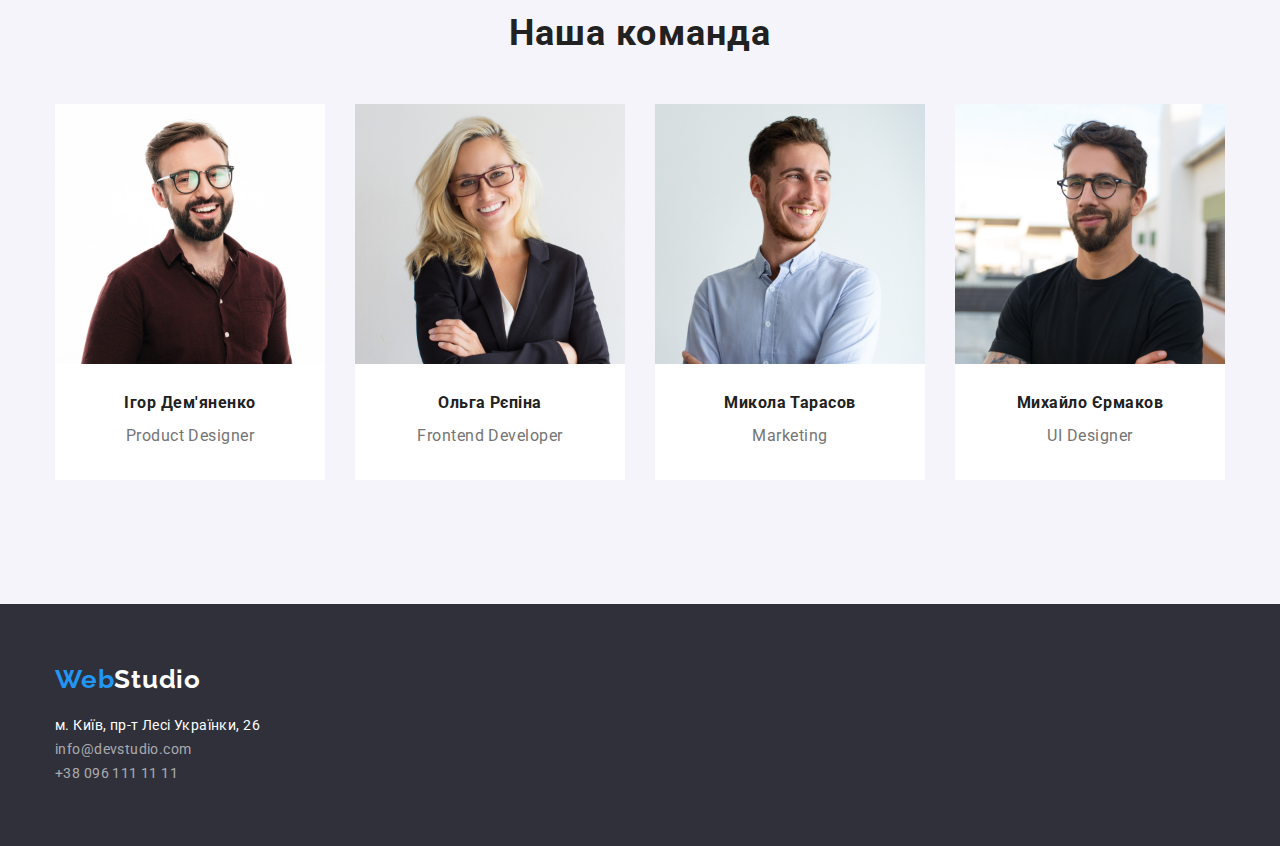
==== commit dee805a9: "1" ====
--- a/index.html
+++ b/index.html
@@ -53,7 +53,7 @@
       <section class="hiro-section">
         <div class="container">
           <h1 class="hiro-title">Ефективні рішення для вашого бізнесу</h1>
-          <button type="button" class="hiro-button">Замовити послугу</button>
+          <button type="button" class="hiro-button">Замовити послугу !!!!!</button>
         </div>
       </section>
 
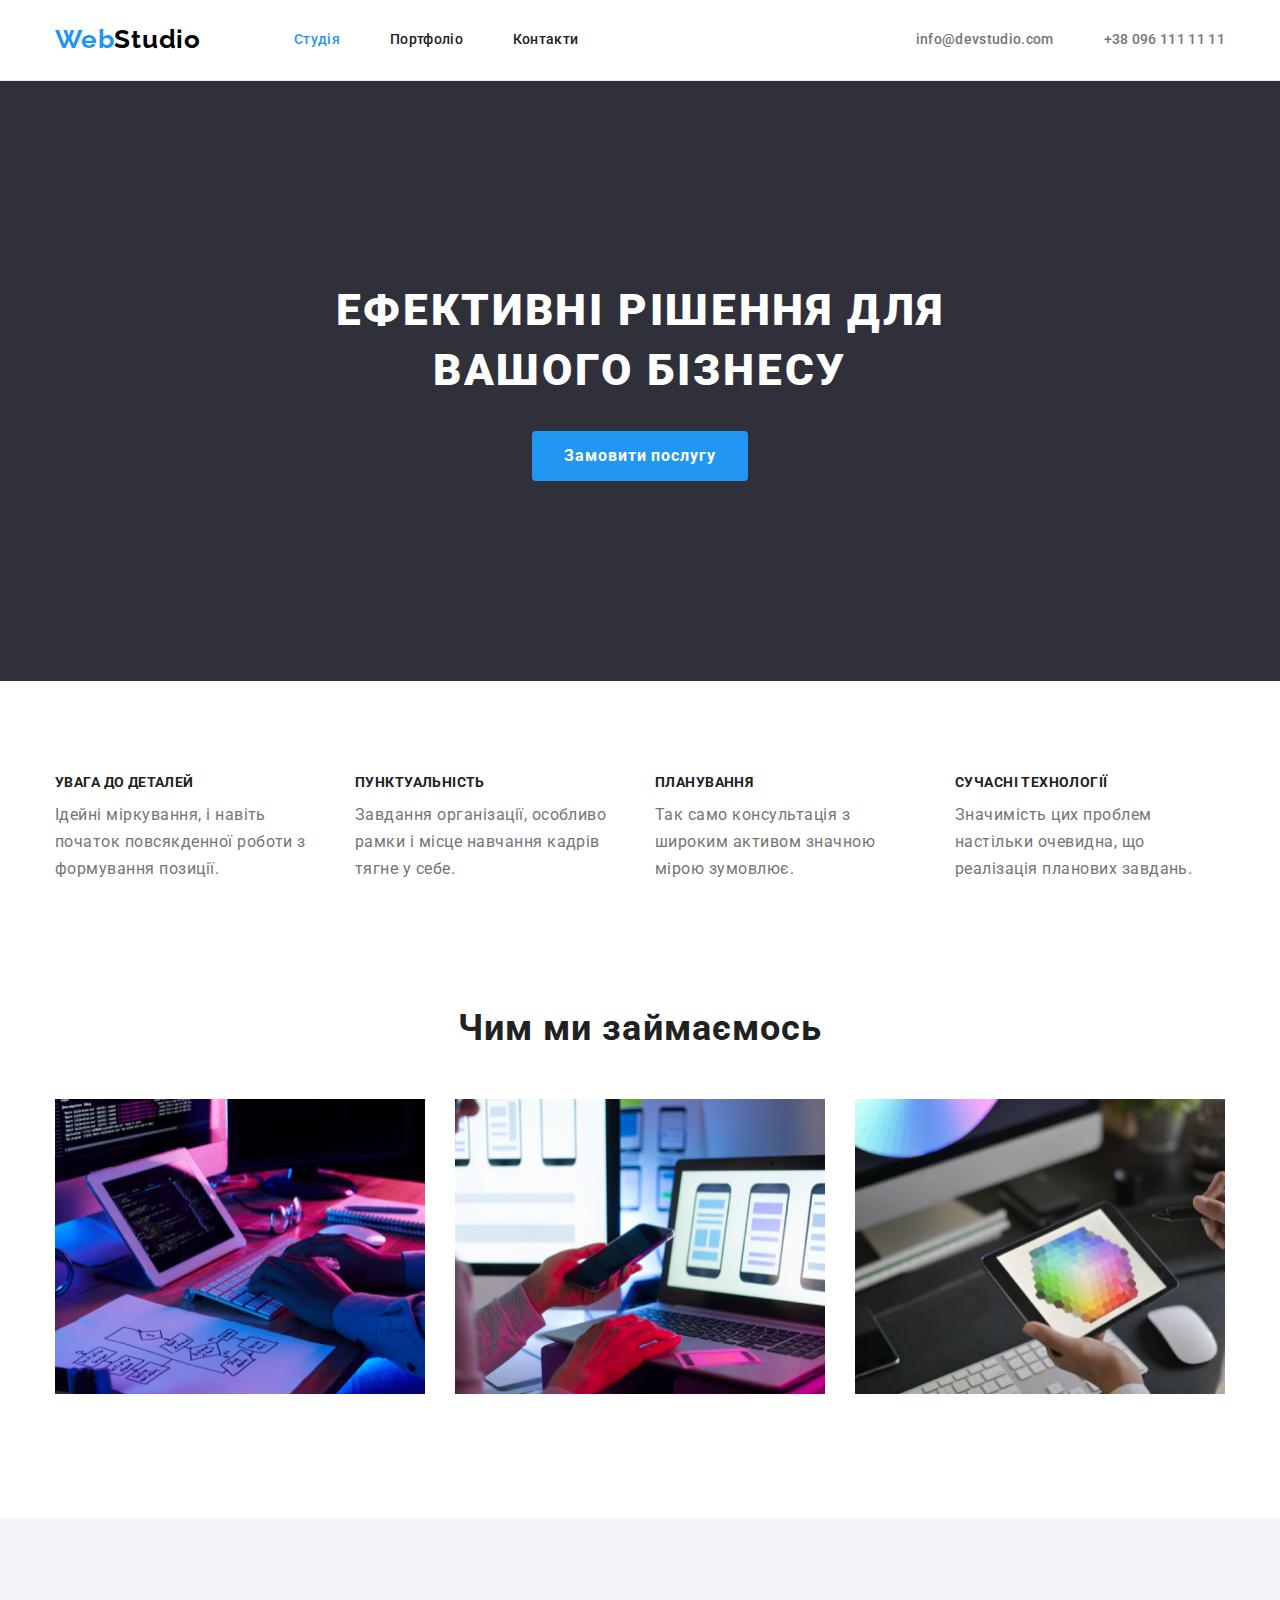
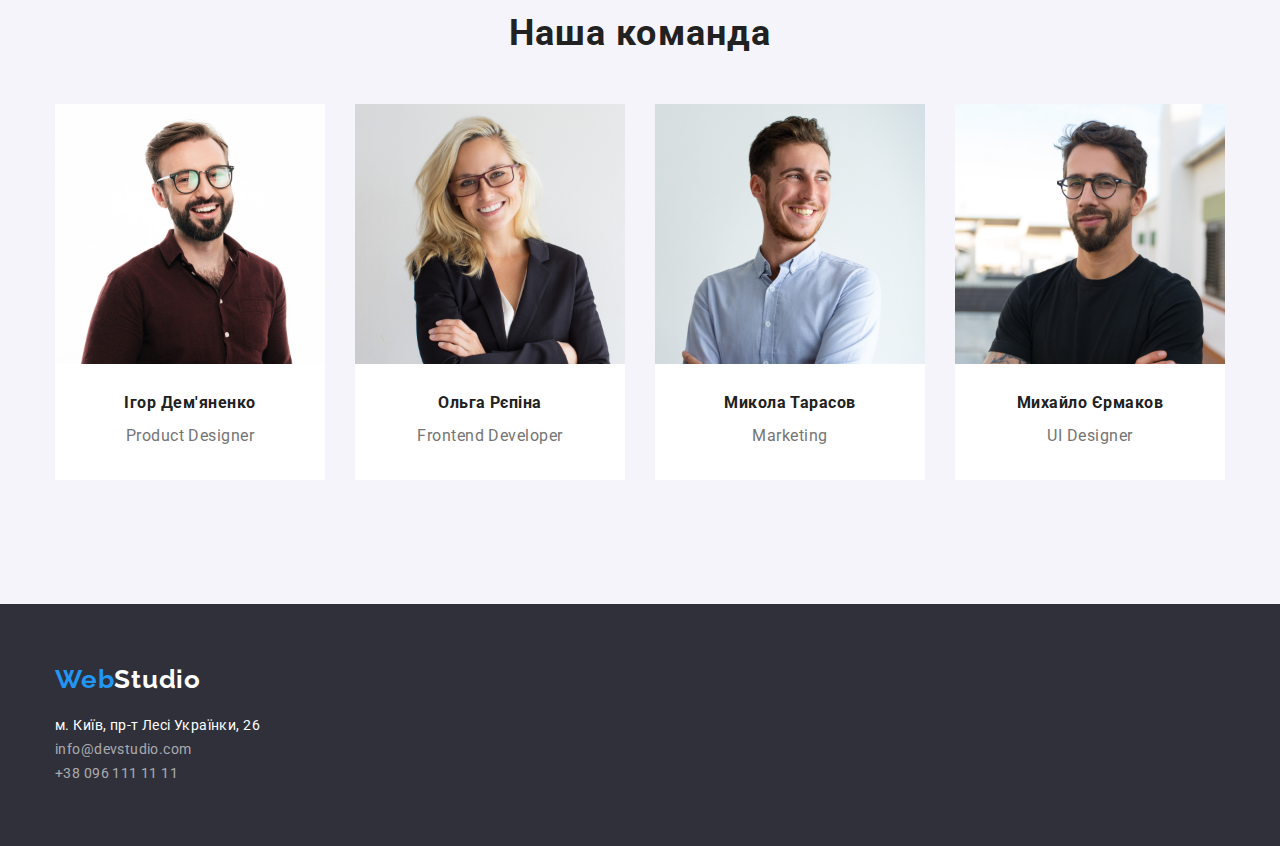
==== commit 33d4060b: "тест" ====
--- a/index.html
+++ b/index.html
@@ -53,7 +53,7 @@
       <section class="hiro-section">
         <div class="container">
           <h1 class="hiro-title">Ефективні рішення для вашого бізнесу</h1>
-          <button type="button" class="hiro-button">Замовити послугу !!!!!</button>
+          <button type="button" class="hiro-button">Замовити послугу</button>
         </div>
       </section>
 
